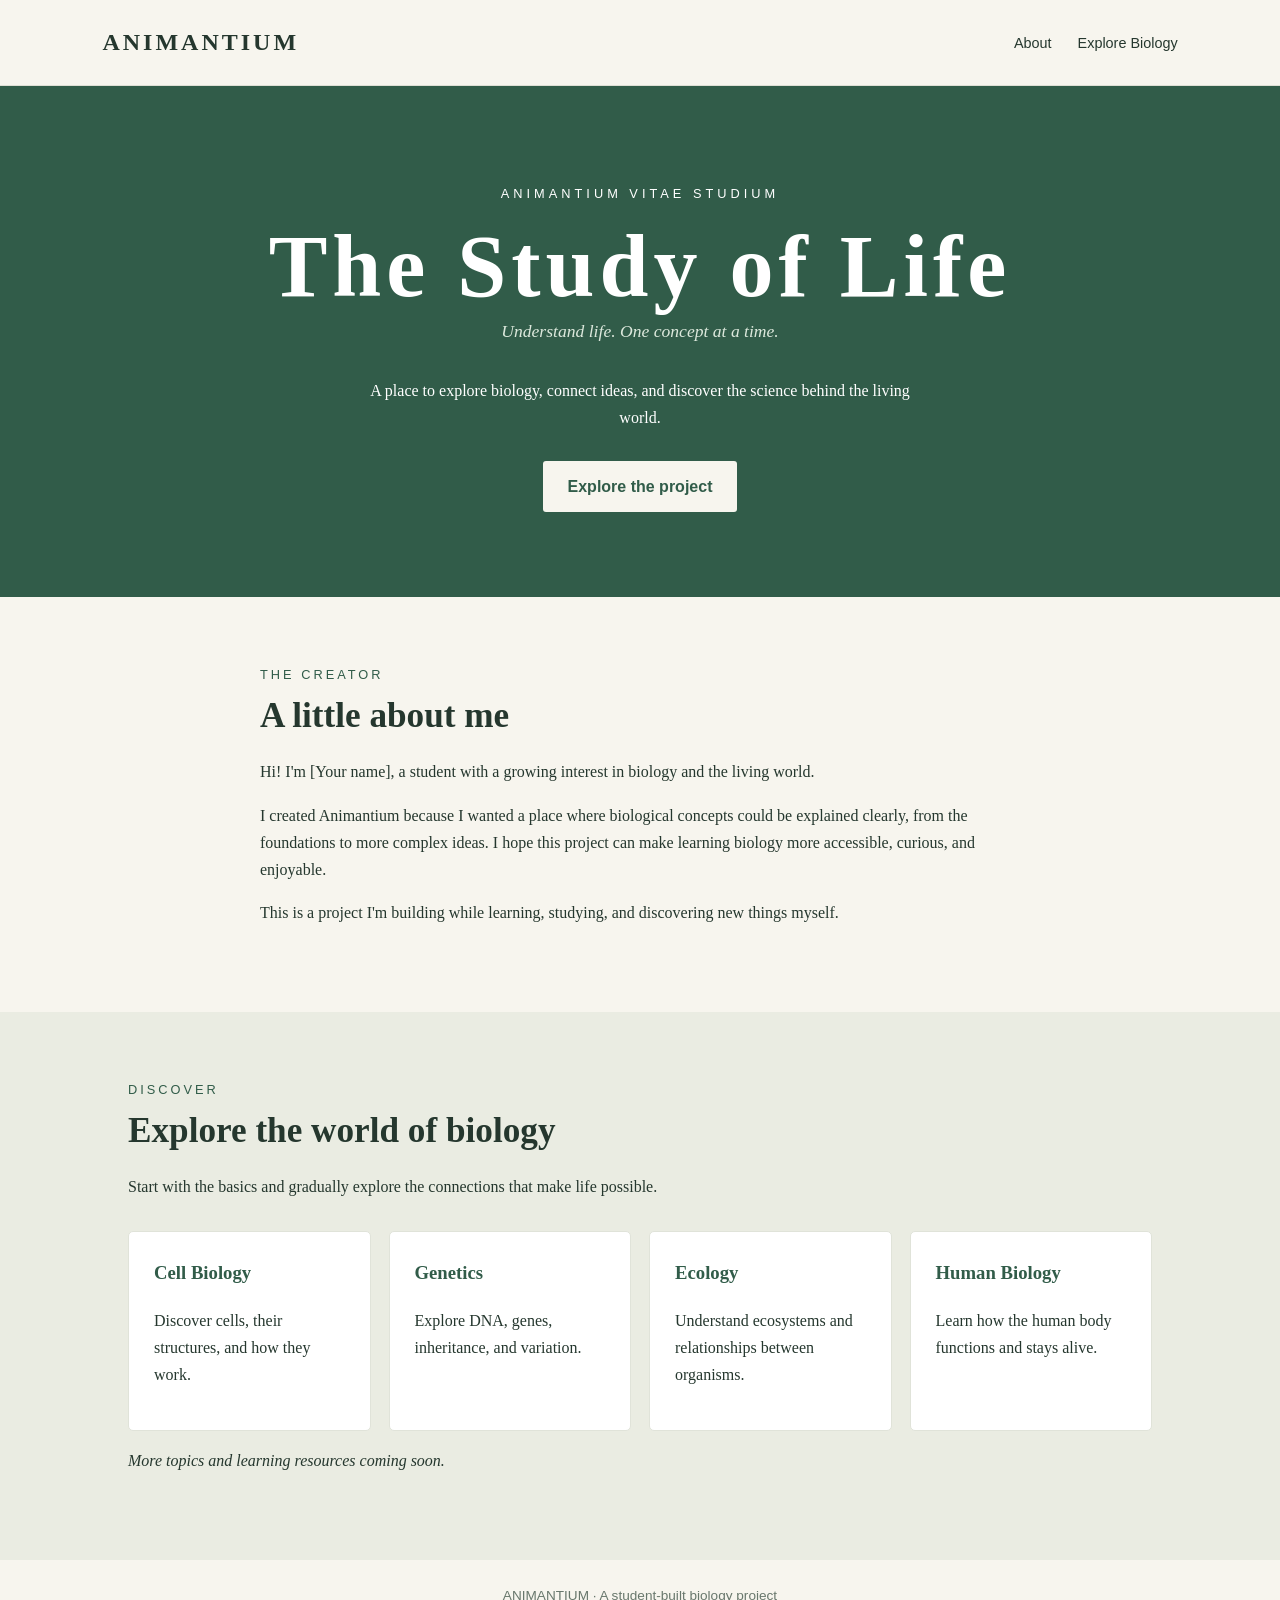
==== index.html @ 149aa109 "Create index.html" ====
<!DOCTYPE html>
<html lang="en">
<head>
  <meta charset="UTF-8">
  <meta name="viewport" content="width=device-width, initial-scale=1.0">
  <title>Animantium | The Study of Life</title>

  <style>
    :root {
      --green: #315c49;
      --cream: #f7f5ee;
      --ink: #25372e;
      --muted: #68776c;
      --white: #ffffff;
    }

    * {
      box-sizing: border-box;
    }

    body {
      margin: 0;
      font-family: Georgia, "Times New Roman", serif;
      background: var(--cream);
      color: var(--ink);
      line-height: 1.7;
    }

    header {
      padding: 22px 8%;
      display: flex;
      justify-content: space-between;
      align-items: center;
      border-bottom: 1px solid #dedfd5;
    }

    .logo {
      font-size: 1.5rem;
      letter-spacing: 3px;
      font-weight: bold;
    }

    nav a {
      color: var(--ink);
      text-decoration: none;
      margin-left: 22px;
      font-family: Arial, sans-serif;
      font-size: 0.9rem;
    }

    .hero {
      text-align: center;
      padding: 100px 20px 85px;
      background: var(--green);
      color: var(--white);
    }

    .eyebrow {
      text-transform: uppercase;
      letter-spacing: 4px;
      font: 0.8rem Arial, sans-serif;
    }

    h1 {
      font-size: clamp(2.8rem, 8vw, 5.5rem);
      letter-spacing: 5px;
      margin: 15px 0 0;
      line-height: 1.15;
    }

    .subtitle {
      font-style: italic;
      font-size: 1.1rem;
      margin: 15px 0 25px;
      color: #dce8dc;
    }

    .hero p {
      max-width: 570px;
      margin: 0 auto 30px;
    }

    .button {
      display: inline-block;
      padding: 12px 25px;
      background: var(--cream);
      color: var(--green);
      text-decoration: none;
      font-family: Arial, sans-serif;
      font-weight: bold;
      border-radius: 3px;
    }

    section {
      padding: 70px 10%;
    }

    .section-label {
      color: var(--green);
      text-transform: uppercase;
      letter-spacing: 3px;
      font: 0.8rem Arial, sans-serif;
    }

    h2 {
      font-size: 2.2rem;
      line-height: 1.25;
      margin: 12px 0 20px;
    }

    .about {
      max-width: 760px;
      margin: auto;
    }

    .explore {
      background: #eaece2;
    }

    .topics {
      display: grid;
      grid-template-columns: repeat(auto-fit, minmax(210px, 1fr));
      gap: 18px;
      margin-top: 30px;
    }

    .topic {
      background: var(--white);
      padding: 25px;
      border-radius: 5px;
      border: 1px solid #e0e3d9;
    }

    .topic h3 {
      color: var(--green);
      margin-top: 0;
    }

    footer {
      text-align: center;
      padding: 28px;
      font: 0.85rem Arial, sans-serif;
      color: var(--muted);
    }

    @media (max-width: 600px) {
      header {
        align-items: flex-start;
        gap: 15px;
        flex-direction: column;
      }

      nav a {
        margin: 0 14px 0 0;
      }

      section {
        padding: 50px 7%;
      }
    }
  </style>
</head>

<body>
  <header>
    <div class="logo">ANIMANTIUM</div>
    <nav>
      <a href="#about">About</a>
      <a href="#explore">Explore Biology</a>
    </nav>
  </header>

  <main>
    <section class="hero">
      <div class="eyebrow">Animantium Vitae Studium</div>
      <h1>The Study of Life</h1>
      <p class="subtitle">Understand life. One concept at a time.</p>
      <p>
        A place to explore biology, connect ideas,
        and discover the science behind the living world.
      </p>
      <a class="button" href="#explore">Explore the project</a>
    </section>

    <section id="about">
      <div class="about">
        <div class="section-label">The creator</div>
        <h2>A little about me</h2>
        <p>
          Hi! I'm [Your name], a student with a growing
          interest in biology and the living world.
        </p>
        <p>
          I created Animantium because I wanted a place
          where biological concepts could be explained
          clearly, from the foundations to more complex ideas.
          I hope this project can make learning biology
          more accessible, curious, and enjoyable.
        </p>
        <p>
          This is a project I'm building while learning,
          studying, and discovering new things myself.
        </p>
      </div>
    </section>

    <section class="explore" id="explore">
      <div class="section-label">Discover</div>
      <h2>Explore the world of biology</h2>
      <p>
        Start with the basics and gradually explore
        the connections that make life possible.
      </p>

      <div class="topics">
        <article class="topic">
          <h3>Cell Biology</h3>
          <p>Discover cells, their structures, and how they work.</p>
        </article>

        <article class="topic">
          <h3>Genetics</h3>
          <p>Explore DNA, genes, inheritance, and variation.</p>
        </article>

        <article class="topic">
          <h3>Ecology</h3>
          <p>Understand ecosystems and relationships between organisms.</p>
        </article>

        <article class="topic">
          <h3>Human Biology</h3>
          <p>Learn how the human body functions and stays alive.</p>
        </article>
      </div>

      <p>
        <em>More topics and learning resources coming soon.</em>
      </p>
    </section>
  </main>

  <footer>
    ANIMANTIUM · A student-built biology project
  </footer>
</body>
</html>
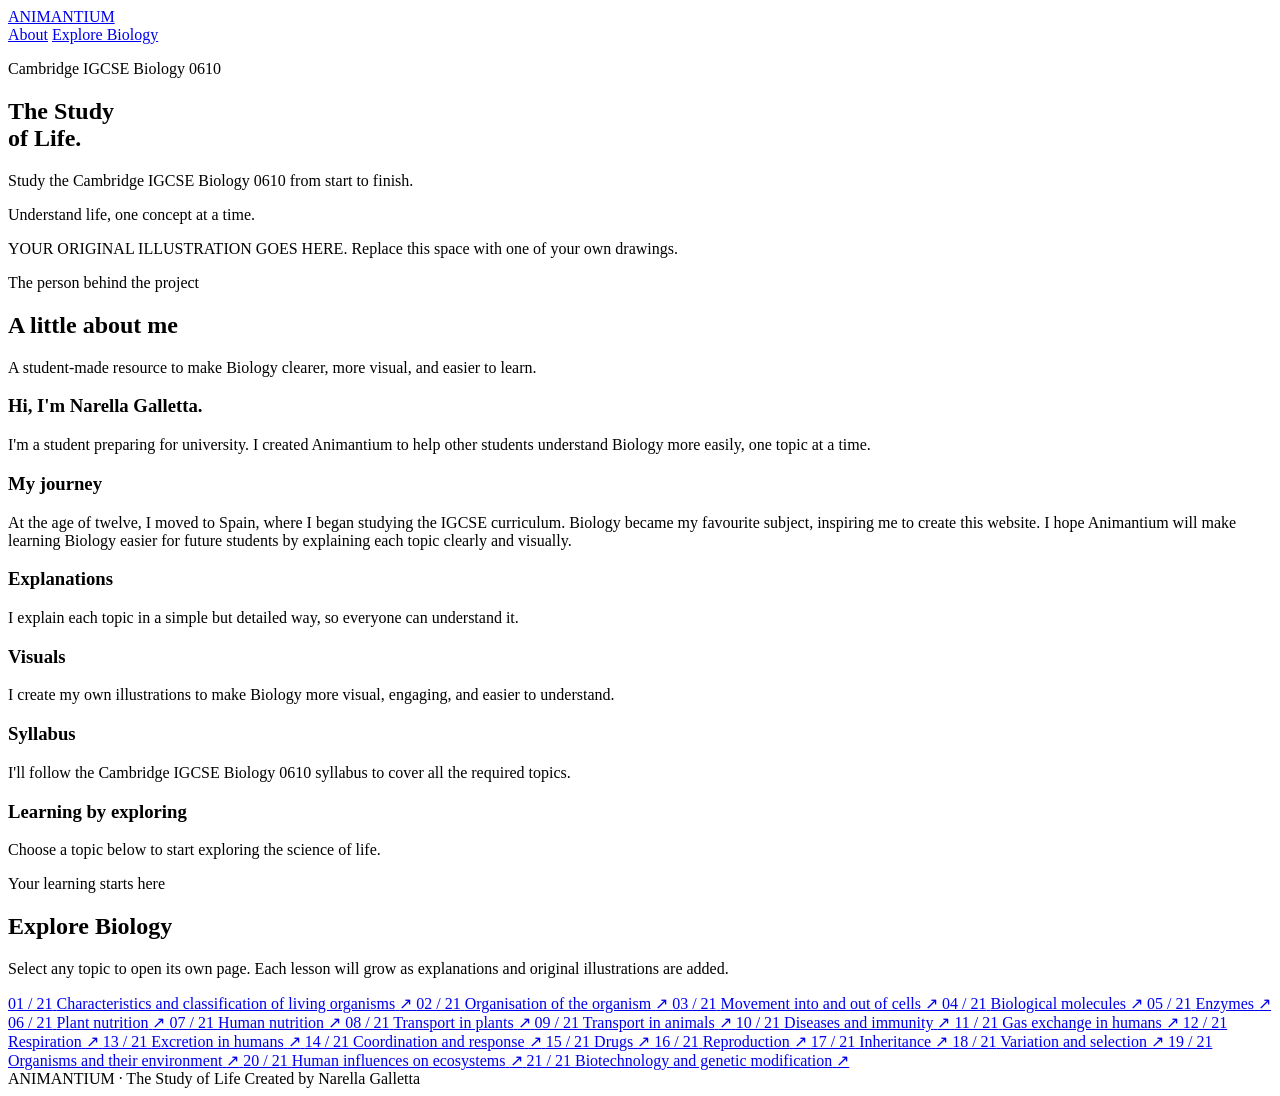
==== commit cae6bff8: "Update index.html" ====
--- a/index.html
+++ b/index.html
@@ -4,245 +4,257 @@
 <head>
   <meta charset="UTF-8">
   <meta name="viewport" content="width=device-width, initial-scale=1.0">
-  <title>Animantium | The Study of Life</title>
-
-  <style>
-    :root {
-      --green: #315c49;
-      --cream: #f7f5ee;
-      --ink: #25372e;
-      --muted: #68776c;
-      --white: #ffffff;
-    }
-
-    * {
-      box-sizing: border-box;
-    }
-
-    body {
-      margin: 0;
-      font-family: Georgia, "Times New Roman", serif;
-      background: var(--cream);
-      color: var(--ink);
-      line-height: 1.7;
-    }
-
-    header {
-      padding: 22px 8%;
-      display: flex;
-      justify-content: space-between;
-      align-items: center;
-      border-bottom: 1px solid #dedfd5;
-    }
-
-    .logo {
-      font-size: 1.5rem;
-      letter-spacing: 3px;
-      font-weight: bold;
-    }
-
-    nav a {
-      color: var(--ink);
-      text-decoration: none;
-      margin-left: 22px;
-      font-family: Arial, sans-serif;
-      font-size: 0.9rem;
-    }
-
-    .hero {
-      text-align: center;
-      padding: 100px 20px 85px;
-      background: var(--green);
-      color: var(--white);
-    }
-
-    .eyebrow {
-      text-transform: uppercase;
-      letter-spacing: 4px;
-      font: 0.8rem Arial, sans-serif;
-    }
-
-    h1 {
-      font-size: clamp(2.8rem, 8vw, 5.5rem);
-      letter-spacing: 5px;
-      margin: 15px 0 0;
-      line-height: 1.15;
-    }
-
-    .subtitle {
-      font-style: italic;
-      font-size: 1.1rem;
-      margin: 15px 0 25px;
-      color: #dce8dc;
-    }
-
-    .hero p {
-      max-width: 570px;
-      margin: 0 auto 30px;
-    }
-
-    .button {
-      display: inline-block;
-      padding: 12px 25px;
-      background: var(--cream);
-      color: var(--green);
-      text-decoration: none;
-      font-family: Arial, sans-serif;
-      font-weight: bold;
-      border-radius: 3px;
-    }
-
-    section {
-      padding: 70px 10%;
-    }
-
-    .section-label {
-      color: var(--green);
-      text-transform: uppercase;
-      letter-spacing: 3px;
-      font: 0.8rem Arial, sans-serif;
-    }
-
-    h2 {
-      font-size: 2.2rem;
-      line-height: 1.25;
-      margin: 12px 0 20px;
-    }
-
-    .about {
-      max-width: 760px;
-      margin: auto;
-    }
-
-    .explore {
-      background: #eaece2;
-    }
-
-    .topics {
-      display: grid;
-      grid-template-columns: repeat(auto-fit, minmax(210px, 1fr));
-      gap: 18px;
-      margin-top: 30px;
-    }
-
-    .topic {
-      background: var(--white);
-      padding: 25px;
-      border-radius: 5px;
-      border: 1px solid #e0e3d9;
-    }
-
-    .topic h3 {
-      color: var(--green);
-      margin-top: 0;
-    }
-
-    footer {
-      text-align: center;
-      padding: 28px;
-      font: 0.85rem Arial, sans-serif;
-      color: var(--muted);
-    }
-
-    @media (max-width: 600px) {
-      header {
-        align-items: flex-start;
-        gap: 15px;
-        flex-direction: column;
-      }
-
-      nav a {
-        margin: 0 14px 0 0;
-      }
-
-      section {
-        padding: 50px 7%;
-      }
-    }
-  </style>
+  <meta name="description" content="Animantium: clear, visual explanations for Cambridge IGCSE Biology 0610.">
+  <title>Animantium — The Study of Life</title>
+  <link rel="stylesheet" href="style.css">
 </head>
-
 <body>
-  <header>
-    <div class="logo">ANIMANTIUM</div>
-    <nav>
-      <a href="#about">About</a>
-      <a href="#explore">Explore Biology</a>
-    </nav>
-  </header>
-
-  <main>
-    <section class="hero">
-      <div class="eyebrow">Animantium Vitae Studium</div>
-      <h1>The Study of Life</h1>
-      <p class="subtitle">Understand life. One concept at a time.</p>
-      <p>
-        A place to explore biology, connect ideas,
-        and discover the science behind the living world.
-      </p>
-      <a class="button" href="#explore">Explore the project</a>
-    </section>
-
-    <section id="about">
-      <div class="about">
-        <div class="section-label">The creator</div>
-        <h2>A little about me</h2>
-        <p>
-          Hi! I'm [Your name], a student with a growing
-          interest in biology and the living world.
-        </p>
-        <p>
-          I created Animantium because I wanted a place
-          where biological concepts could be explained
-          clearly, from the foundations to more complex ideas.
-          I hope this project can make learning biology
-          more accessible, curious, and enjoyable.
-        </p>
-        <p>
-          This is a project I'm building while learning,
-          studying, and discovering new things myself.
-        </p>
-      </div>
-    </section>
-
-    <section class="explore" id="explore">
-      <div class="section-label">Discover</div>
-      <h2>Explore the world of biology</h2>
-      <p>
-        Start with the basics and gradually explore
-        the connections that make life possible.
-      </p>
-
-      <div class="topics">
-        <article class="topic">
-          <h3>Cell Biology</h3>
-          <p>Discover cells, their structures, and how they work.</p>
-        </article>
-
-        <article class="topic">
-          <h3>Genetics</h3>
-          <p>Explore DNA, genes, inheritance, and variation.</p>
-        </article>
-
-        <article class="topic">
-          <h3>Ecology</h3>
-          <p>Understand ecosystems and relationships between organisms.</p>
-        </article>
-
-        <article class="topic">
-          <h3>Human Biology</h3>
-          <p>Learn how the human body functions and stays alive.</p>
-        </article>
-      </div>
-
-      <p>
-        <em>More topics and learning resources coming soon.</em>
-      </p>
-    </section>
-  </main>
-
-  <footer>
-    ANIMANTIUM · A student-built biology project
-  </footer>
+  <div class="site-wrap">
+
+    <header class="topbar">
+      <a class="brand" href="index.html">ANIMANTIUM</a>
+      <nav class="topnav">
+        <a href="#about">About</a>
+        <a href="#index">Explore Biology</a>
+      </nav>
+    </header>
+
+    <main>
+      <section class="hero">
+        <div>
+          <p class="eyebrow">Cambridge IGCSE Biology 0610</p>
+          <h1>The Study<br>of Life.</h1>
+          <p class="hero-copy">
+            Study the Cambridge IGCSE Biology 0610 from start to finish.
+          </p>
+          <p class="hero-note">Understand life, one concept at a time.</p>
+        </div>
+
+        <div class="illustration-placeholder">
+          <span>
+            YOUR ORIGINAL ILLUSTRATION GOES HERE.
+            Replace this space with one of your own drawings.
+          </span>
+        </div>
+      </section>
+
+      <section class="section" id="about">
+        <div class="section-heading">
+          <div>
+            <p class="eyebrow">The person behind the project</p>
+            <h2>A little about me</h2>
+          </div>
+          <p class="section-intro">
+            A student-made resource to make Biology clearer,
+            more visual, and easier to learn.
+          </p>
+        </div>
+
+        <div class="about-grid">
+          <article class="about-card">
+            <h3>Hi, I'm Narella Galletta.</h3>
+            <p>
+              I'm a student preparing for university. I created
+              Animantium to help other students understand Biology
+              more easily, one topic at a time.
+            </p>
+          </article>
+
+          <article class="journey-card">
+            <h3>My journey</h3>
+            <p>
+              At the age of twelve, I moved to Spain, where I began
+              studying the IGCSE curriculum. Biology became my
+              favourite subject, inspiring me to create this website.
+              I hope Animantium will make learning Biology easier
+              for future students by explaining each topic clearly
+              and visually.
+            </p>
+          </article>
+        </div>
+
+        <div class="about-lower">
+          <article class="mini-card">
+            <h3>Explanations</h3>
+            <p>
+              I explain each topic in a simple but detailed way,
+              so everyone can understand it.
+            </p>
+          </article>
+
+          <article class="mini-card">
+            <h3>Visuals</h3>
+            <p>
+              I create my own illustrations to make Biology more
+              visual, engaging, and easier to understand.
+            </p>
+          </article>
+
+          <article class="mini-card">
+            <h3>Syllabus</h3>
+            <p>
+              I'll follow the Cambridge IGCSE Biology 0610 syllabus
+              to cover all the required topics.
+            </p>
+          </article>
+
+          <article class="mini-card">
+            <h3>Learning by exploring</h3>
+            <p>
+              Choose a topic below to start exploring the science
+              of life.
+            </p>
+          </article>
+        </div>
+      </section>
+
+      <section class="section index-section" id="index">
+        <div class="section-heading">
+          <div>
+            <p class="eyebrow">Your learning starts here</p>
+            <h2>Explore Biology</h2>
+          </div>
+          <p class="section-intro">
+            Select any topic to open its own page. Each lesson will
+            grow as explanations and original illustrations are added.
+          </p>
+        </div>
+
+        <div class="topic-grid">
+          <a class="topic-card" href="topics/characteristics-classification.html">
+            <span class="topic-number">01 / 21</span>
+            <span class="topic-name">Characteristics and classification of living organisms</span>
+            <span class="topic-arrow">↗</span>
+          </a>
+
+          <a class="topic-card" href="topics/organisation.html">
+            <span class="topic-number">02 / 21</span>
+            <span class="topic-name">Organisation of the organism</span>
+            <span class="topic-arrow">↗</span>
+          </a>
+
+          <a class="topic-card" href="topics/movement-into-and-out-of-cells.html">
+            <span class="topic-number">03 / 21</span>
+            <span class="topic-name">Movement into and out of cells</span>
+            <span class="topic-arrow">↗</span>
+          </a>
+
+          <a class="topic-card" href="topics/biological-molecules.html">
+            <span class="topic-number">04 / 21</span>
+            <span class="topic-name">Biological molecules</span>
+            <span class="topic-arrow">↗</span>
+          </a>
+
+          <a class="topic-card" href="topics/enzymes.html">
+            <span class="topic-number">05 / 21</span>
+            <span class="topic-name">Enzymes</span>
+            <span class="topic-arrow">↗</span>
+          </a>
+
+          <a class="topic-card" href="topics/plant-nutrition.html">
+            <span class="topic-number">06 / 21</span>
+            <span class="topic-name">Plant nutrition</span>
+            <span class="topic-arrow">↗</span>
+          </a>
+
+          <a class="topic-card" href="topics/human-nutrition.html">
+            <span class="topic-number">07 / 21</span>
+            <span class="topic-name">Human nutrition</span>
+            <span class="topic-arrow">↗</span>
+          </a>
+
+          <a class="topic-card" href="topics/transport-in-plants.html">
+            <span class="topic-number">08 / 21</span>
+            <span class="topic-name">Transport in plants</span>
+            <span class="topic-arrow">↗</span>
+          </a>
+
+          <a class="topic-card" href="topics/transport-in-animals.html">
+            <span class="topic-number">09 / 21</span>
+            <span class="topic-name">Transport in animals</span>
+            <span class="topic-arrow">↗</span>
+          </a>
+
+          <a class="topic-card" href="topics/diseases-and-immunity.html">
+            <span class="topic-number">10 / 21</span>
+            <span class="topic-name">Diseases and immunity</span>
+            <span class="topic-arrow">↗</span>
+          </a>
+
+          <a class="topic-card" href="topics/gas-exchange.html">
+            <span class="topic-number">11 / 21</span>
+            <span class="topic-name">Gas exchange in humans</span>
+            <span class="topic-arrow">↗</span>
+          </a>
+
+          <a class="topic-card" href="topics/respiration.html">
+            <span class="topic-number">12 / 21</span>
+            <span class="topic-name">Respiration</span>
+            <span class="topic-arrow">↗</span>
+          </a>
+
+          <a class="topic-card" href="topics/excretion.html">
+            <span class="topic-number">13 / 21</span>
+            <span class="topic-name">Excretion in humans</span>
+            <span class="topic-arrow">↗</span>
+          </a>
+
+          <a class="topic-card" href="topics/coordination-and-response.html">
+            <span class="topic-number">14 / 21</span>
+            <span class="topic-name">Coordination and response</span>
+            <span class="topic-arrow">↗</span>
+          </a>
+
+          <a class="topic-card" href="topics/drugs.html">
+            <span class="topic-number">15 / 21</span>
+            <span class="topic-name">Drugs</span>
+            <span class="topic-arrow">↗</span>
+          </a>
+
+          <a class="topic-card" href="topics/reproduction.html">
+            <span class="topic-number">16 / 21</span>
+            <span class="topic-name">Reproduction</span>
+            <span class="topic-arrow">↗</span>
+          </a>
+
+          <a class="topic-card" href="topics/inheritance.html">
+            <span class="topic-number">17 / 21</span>
+            <span class="topic-name">Inheritance</span>
+            <span class="topic-arrow">↗</span>
+          </a>
+
+          <a class="topic-card" href="topics/variation-and-selection.html">
+            <span class="topic-number">18 / 21</span>
+            <span class="topic-name">Variation and selection</span>
+            <span class="topic-arrow">↗</span>
+          </a>
+
+          <a class="topic-card" href="topics/organisms-and-environment.html">
+            <span class="topic-number">19 / 21</span>
+            <span class="topic-name">Organisms and their environment</span>
+            <span class="topic-arrow">↗</span>
+          </a>
+
+          <a class="topic-card" href="topics/human-influences.html">
+            <span class="topic-number">20 / 21</span>
+            <span class="topic-name">Human influences on ecosystems</span>
+            <span class="topic-arrow">↗</span>
+          </a>
+
+          <a class="topic-card" href="topics/biotechnology-genetic-modification.html">
+            <span class="topic-number">21 / 21</span>
+            <span class="topic-name">Biotechnology and genetic modification</span>
+            <span class="topic-arrow">↗</span>
+          </a>
+        </div>
+      </section>
+    </main>
+
+    <footer class="footer">
+      <span>ANIMANTIUM · The Study of Life</span>
+      <span>Created by Narella Galletta</span>
+    </footer>
+  </div>
 </body>
 </html>
+
